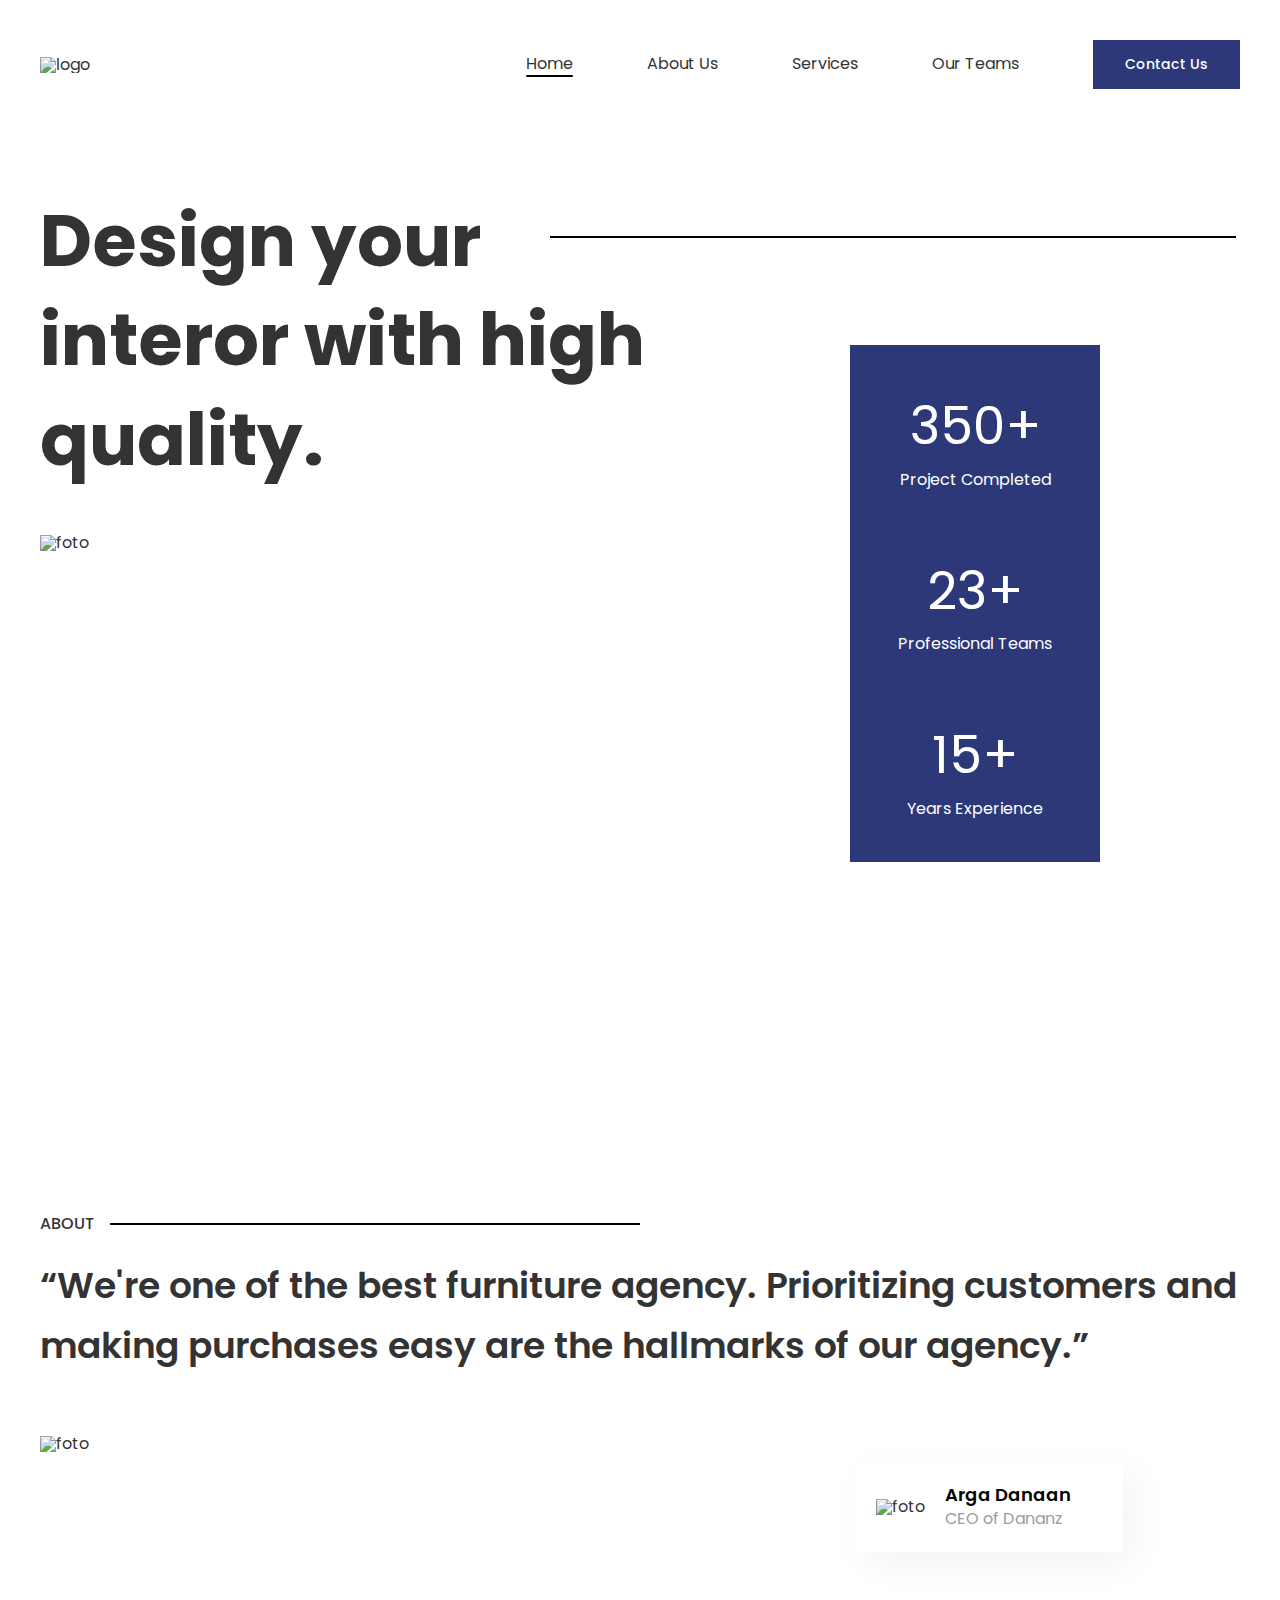
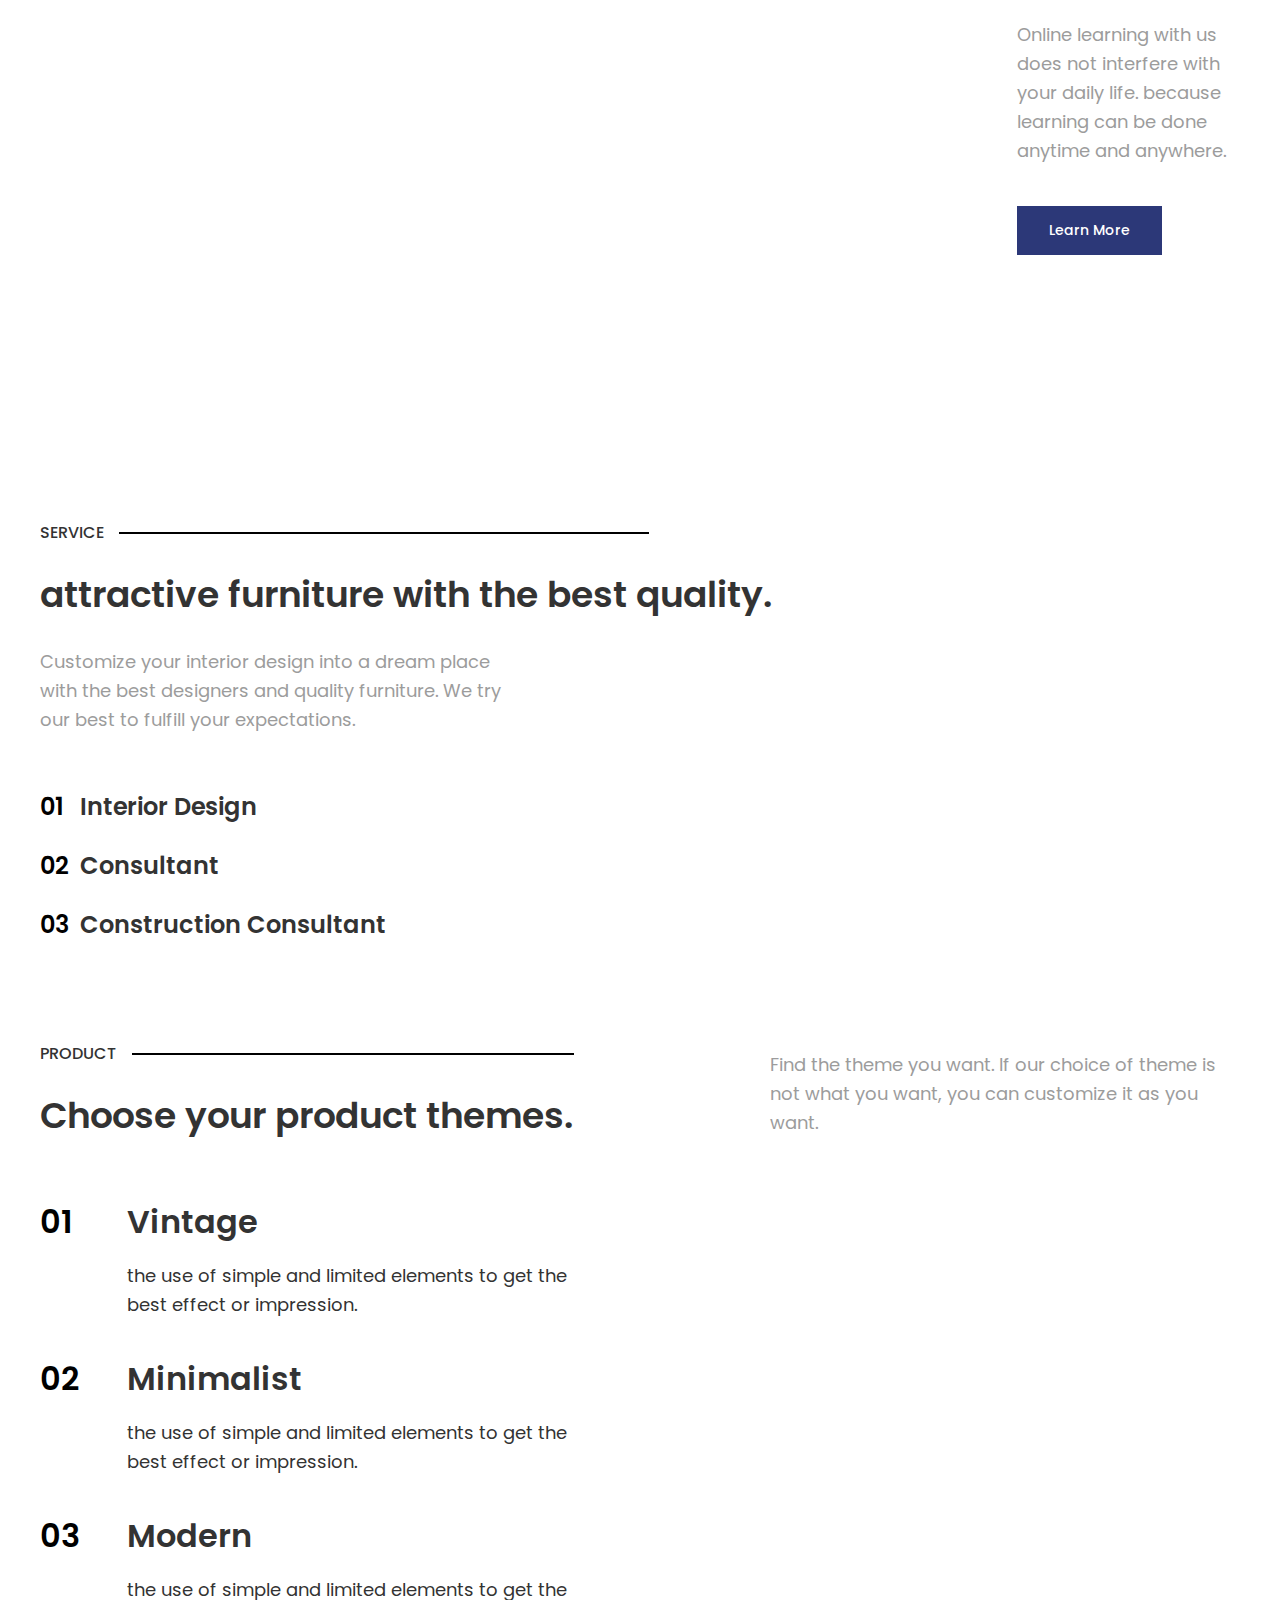
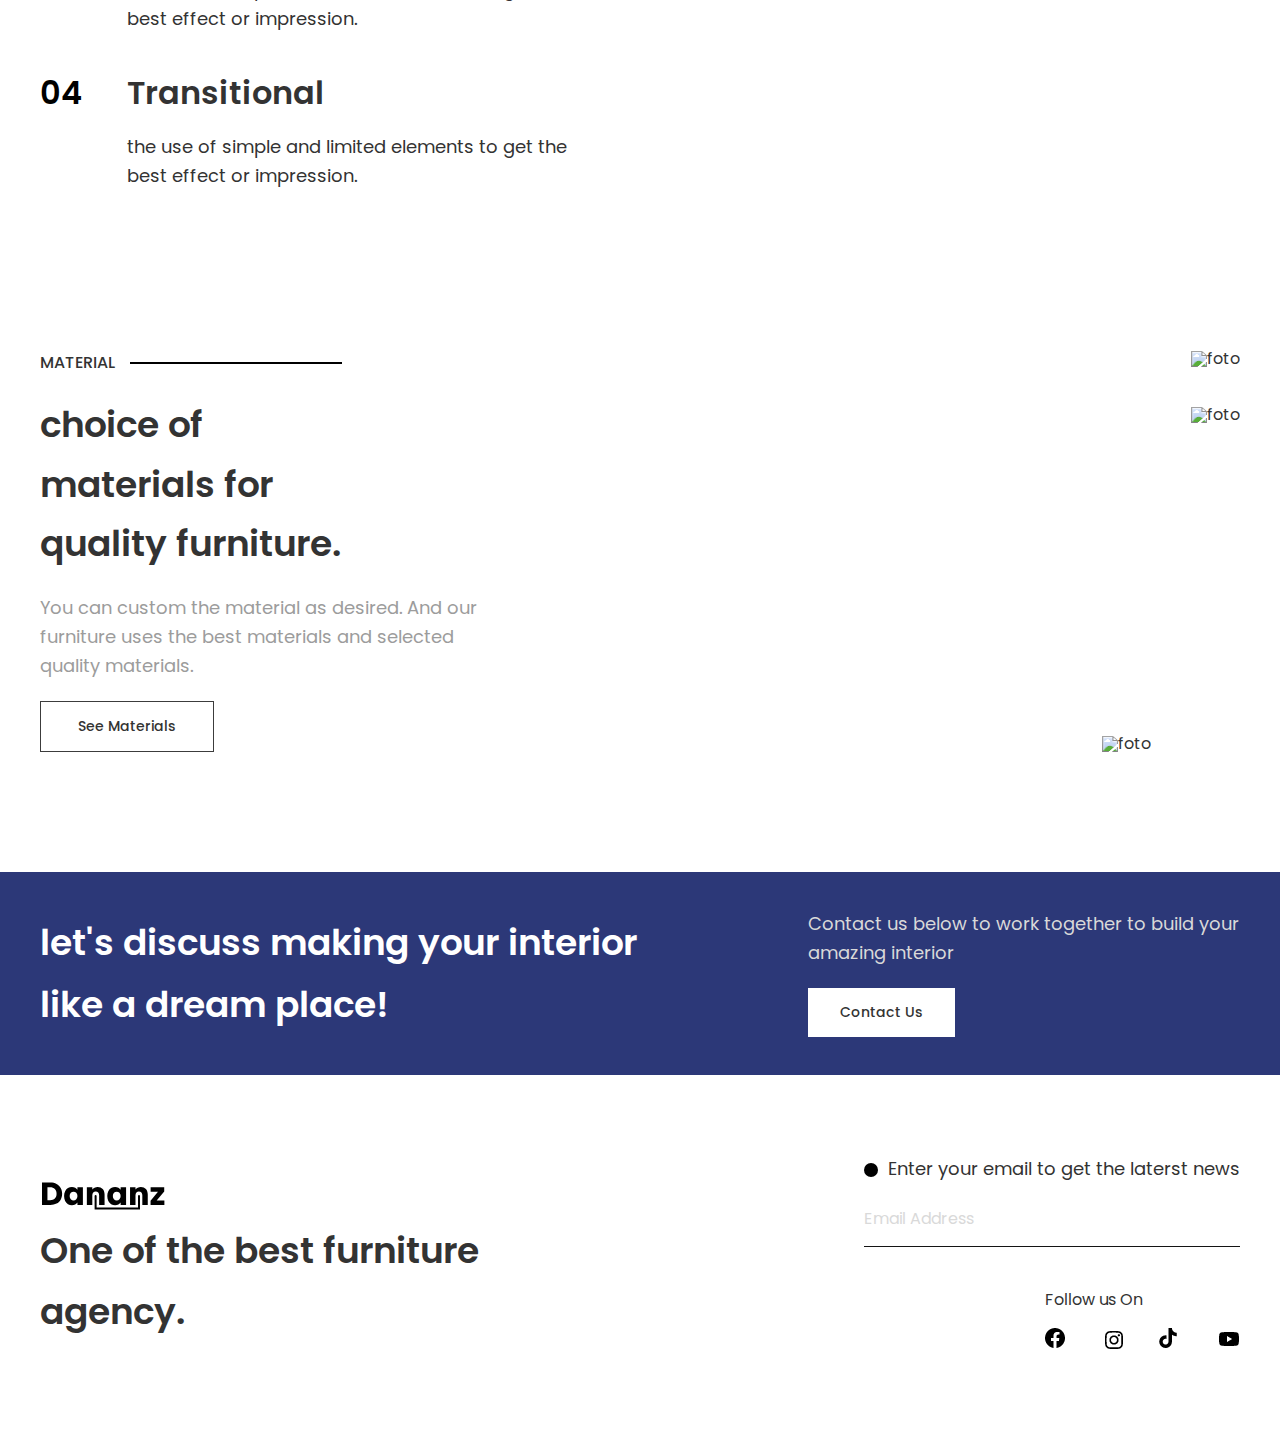
==== dananz/index.html @ 3bdcdc5e "Add files via upload" ====
<!DOCTYPE html>
<html lang="en">
	<head>
		<meta charset="UTF-8">
		<meta name="viewport" content="width=device-width, initial-scale=1.0">
		<link rel="stylesheet" href="css/style.css">
		<title>Lesson 21</title>
	</head>
	<body>

		<div class="wrapper">

			<header class="header">
				<div class="header__container">
					<div class="header__logo">
						<img src="/img/title.svg" alt="logo">
					</div>
					<div class="header__nav-search nav-search">
						<div class="nav-search__body">
						<ul class="nav-search__list">
							<li class="nav-search__item">
								<a href="#" class="nav-search__link active">Home</a>
							</li>
							<li class="nav-search__item">
								<a href="#" class="nav-search__link">About Us</a>
							</li>
							<li class="nav-search__item">
								<a href="#" class="nav-search__link">Services</a>
							</li>
							<li class="nav-search__item">
								<a href="#" class="nav-search__link">Our Teams</a>
							</li>
						</ul>
					</div>
						<a href="#" class="nav-search__contact">Contact Us</a>
					</div>

					<button class="menu-icon">
						<span></span>
					</button>
				</div>

			</header>




			<main class="main">

				<div class="main__container">

				<div class="main__block-design block-design">
					<div class="block-design__top">
						<h1 class="block-design__title">Design your interor with high quality.</h1>
					</div>
					<div class="block-design__bottom">
						<div class="block-design__foto">
							<img src="/img/header-room.png" alt="foto">
						</div>
						<div class="block-design__statistics statistics-block">
						<div class="statistics-block__common">
							<div class="statistics-block__data">
								<p class="statistics-block__number">350+</p>
								<p class="statistics-block__about">Project Completed</p>
							</div>
							<div class="statistics-block__data">
								<p class="statistics-block__number">23+</p>
								<p class="statistics-block__about">Professional Teams</p>
							</div>
							<div class="statistics-block__data">
								<p class="statistics-block__number">15+</p>
								<p class="statistics-block__about">Years Experience</p>
						</div>
						</div>
						</div>
					</div>
				</div>

				<div class="main__furniture-agency furniture-agency">

					<article class="quote-block">
						<div class="quote-block__common">
							<div class="quote-block__select">ABOUT</div>
							<h2 class="quote-block__title">“We're one of the best furniture agency. Prioritizing customers and making purchases easy are the hallmarks of our agency.”</h2>
						</div>
					</article>

					<div class="furniture-agency__example example-agency">
						<div class="example-agency__foto">
							<a href="#" class="example-agency__link">
								<img src="/img/second-room.png" alt="foto">
							</a>
							
							<div class="example-agency__ceo ceo-agency">
								<div class="ceo-agency__foto">
									<img src="/img/arga.png" alt="foto">
								</div>
								<div class="ceo-agency__about">
									<p class="ceo-agency__name">Arga Danaan</p>
									<p class="ceo-agency__posistion">CEO of Dananz</p>
								</div>
							</div>
						</div>
						<div class="example-agency__body">
							<p class="example-agency__text">Online learning with us does not interfere with your daily life. because learning can be done anytime and anywhere.</p>
							<a href="#" class="example-agency__link-more">Learn More</a>
						</div>
					</div>
				</div>

				<div class="main__attractive-furniture attractive-furniture">

					<div class="attractive-furniture__above">
					<article class="quote-block">
						<div class="quote-block__common">
							<div class="quote-block__select">SERVICE</div>
							<h2 class="quote-block__title quote-block__title--flinch">attractive furniture with the best quality.</h2>
							<p class="quote-block__text">Customize your interior design into a dream place with the best designers and quality furniture. We try our best to fulfill your expectations.</p>
						</div>
					</article>

						<div class="attractive-furniture__about about-furniture">
							<ol class="about-furniture__list">
								<li class="about-furniture__item">
									<a href="#" class="about-furniture__link">Interior Design</a>
								</li>
								<li class="about-furniture__item">
									<a href="#" class="about-furniture__link">Consultant</a>
								</li>
								<li class="about-furniture__item">
									<a href="#" class="about-furniture__link">Construction Consultant</a>
								</li>
							</ol>
						</div>


					</div>

					<div class="attractive-furniture__below">
						<img src="/img/red-sofa.png" alt="sofa">
					</div>


				</div>

				<div class="main__product-themes product-themes">
					<article class="quote-block quote-block--flex-module">
						<div class="quote-block__common ">
							<div class="quote-block__select">PRODUCT</div>
							<h2 class="quote-block__title">Choose your product themes.</h2>
						</div>
						<p class="quote-block__text ">Find the theme you want. If our choice of theme is not what you want, you can customize it as you want.</p>
					</article>

					<div class="product-themes__about about-furniture">
						<ol class="about-furniture__list">
							<li class="about-furniture__item about-furniture__item--themes">
								<a href="#" class="about-furniture__link">Vintage</a>
								<p class="about-furniture__text">the use of simple and limited elements to get the best effect or impression.</p>
							</li>
							<li class="about-furniture__item about-furniture__item--themes">
								<a href="#" class="about-furniture__link">Minimalist</a>
								<p class="about-furniture__text">the use of simple and limited elements to get the best effect or impression.</p>
							</li>
							<li class="about-furniture__item about-furniture__item--themes">
								<a href="#" class="about-furniture__link">Modern</a>
								<p class="about-furniture__text">the use of simple and limited elements to get the best effect or impression.</p>
							</li>
							<li class="about-furniture__item about-furniture__item--themes">
								<a href="#" class="about-furniture__link">Transitional</a>
								<p class="about-furniture__text">the use of simple and limited elements to get the best effect or impression.</p>
							</li>
						
						</ol>
					</div>

				</div>

				<div class="main__choise-material choise-material">
					<article class="quote-block quote-block--flex-module quote-block--flex-column">
						<div class="quote-block__common quote-block__common--flex">
							<div class="quote-block__select">MATERIAL</div>
							<h2 class="quote-block__title">choice of <br> materials for <br> quality furniture.</h2>
						</div>
						<p class="quote-block__text quote-block__text--flex">You can custom the material as desired. And our furniture uses the best materials and selected quality materials.</p>
						<a href="#" class="quote-block__materials">See Materials</a>
					</article>

					<div class="choise-material__fotos fotos-materials">
						<div class="fotos-materials__left">
							<img src="/img/cards_1.png" alt="foto">
						</div>
						<div class="fotos-materials__right right-materials">
							<div class="right-materials__above">
								<img src="/img/cards_2.png" alt="foto">
							</div>
							<div class="right-materials__below">
								<img src="/img/cards_3.png" alt="foto">
							</div>
						</div>

					</div>


				</div>


				
				</div>

				<div class="main__dream-place dream-place">
					<div class="dream-place__container">
					<h2 class="dream-place__title">let's discuss making your interior like a dream place!</h2>
					<div class="dream-place__contact">
						<p class="dream-place__text">Contact us below to work together to build your amazing interior</p>
						<button class="dream-place__button">Contact Us</button>
					</div>
					</div>
				</div>

				


			</main>
			<footer class="footer">

				<div class="footer__container">

					<div class="footer__one-best one-best">
							<div class="one-best__slogan">
								<div class="one-best__logo">
									<img src="img/title.svg" alt="foto">
								</div>
								<h2 class="one-best__title">One of the best furniture agency.</h2>
							</div>
							<div class="one-best__contacts">
								<form action="https://jsonplaceholder.typicode.com/posts" method="post" class="one-best__email">
									<div class="one-best__line">
										<label class="one-best__label" for="email-01">Enter  your email to get the laterst news </label>
										<input required="" class="one-best__input" id="email-01" autocomplete="off" placeholder="Email Address" name="mail" type="email">
									</div>
								</form>
								<div class="one-best__socials">
									<div class="one-best__common">
										<h4 class="one-best__follow">Follow us On</h4>
										<div class="one-best__icons">
											<a class="one-best__fb" href="#"></a>
											<a class="one-best__inst" href="#"></a>
											<a class="one-best__twit" href="#"></a>
											<a class="one-best__youtube" href="#"></a>
										</div>
									</div>
								
								</div>
	
							</div>
						
						
					</div>

				</div>




			</footer>
	<script src="js/script.js"></script>



		</div>
	</body>
</html>
---- dananz/css/style.css ----
@import url(https://fonts.googleapis.com/css?family=Poppins:regular,600,500,700&display=swap);
*,
*::before,
*::after {
  padding: 0;
  margin: 0;
  border: 0;
  -webkit-box-sizing: border-box;
          box-sizing: border-box;
}

a {
  text-decoration: none;
  color: inherit;
}

li {
  list-style: none;
}

img {
  vertical-align: top;
}

h1,
h2,
h3,
h4,
h5,
h6 {
  font-weight: inherit;
  font-size: inherit;
}

html,
body {
  height: 100%;
  line-height: 1;
}

textarea,
button,
input {
  font-weight: inherit;
  font-size: inherit;
  color: inherit;
  font-family: inherit;
}

button {
  cursor: pointer;
  background-color: inherit;
}

.quote-block {
  margin-bottom: 3.75rem;
}
.quote-block__common--flex {
  max-width: 100%;
}
.quote-block__select {
  margin-bottom: 1.25rem;
  font-weight: 500;
  line-height: 150%; /* 24/16 */
  display: -webkit-box;
  display: -ms-flexbox;
  display: flex;
  -webkit-box-align: center;
      -ms-flex-align: center;
          align-items: center;
  gap: 0.9375rem;
}
.quote-block__select::after {
  content: "";
  height: 0.125rem;
  background-color: rgb(0, 0, 0);
  -webkit-box-flex: 0;
      -ms-flex: 0 1 33.125rem;
          flex: 0 1 33.125rem;
}
.quote-block__title {
  font-weight: 600;
  font-size: 2.25rem;
  line-height: 166.666667%; /* 60/36 */
}
@media (max-width: 30em) {
  .quote-block__title {
    font-size: 1.5rem;
  }
}
.quote-block__title--flinch {
  margin-bottom: 1.5rem;
}
.quote-block__text {
  color: rgb(156, 156, 156);
  font-size: 1.125rem;
  line-height: 161.111111%; /* 29/18 */
  max-width: 29.375rem;
}
.quote-block__materials {
  display: inline-block;
  padding: 0.875rem 2.3125rem;
  border: 1px solid rgb(60, 60, 60);
  font-weight: 500;
  line-height: 150%; /* 21/14 */
  font-size: 0.875rem;
  -webkit-transition: all 0.3s;
  -o-transition: all 0.3s;
  transition: all 0.3s;
}
.quote-block__materials:hover {
  background-color: rgb(44, 56, 120);
  color: white;
  -webkit-transition: all 0.3s;
  -o-transition: all 0.3s;
  transition: all 0.3s;
}
.quote-block--flex-module {
  display: -webkit-box;
  display: -ms-flexbox;
  display: flex;
  -ms-flex-wrap: wrap;
      flex-wrap: wrap;
  -webkit-box-pack: justify;
      -ms-flex-pack: justify;
          justify-content: space-between;
  -webkit-box-align: center;
      -ms-flex-align: center;
          align-items: center;
  gap: 1.25rem;
}
.quote-block--flex-column {
  display: -webkit-box;
  display: -ms-flexbox;
  display: flex;
  -webkit-box-orient: vertical;
  -webkit-box-direction: normal;
      -ms-flex-direction: column;
          flex-direction: column;
  gap: 1.25rem;
  -webkit-box-align: start;
      -ms-flex-align: start;
          align-items: flex-start;
  -webkit-box-pack: start;
      -ms-flex-pack: start;
          justify-content: flex-start;
  margin-bottom: 0px;
}

.wrapper {
  overflow: hidden;
  min-height: 100%;
  position: relative;
  display: -webkit-box;
  display: -ms-flexbox;
  display: flex;
  -webkit-box-orient: vertical;
  -webkit-box-direction: normal;
      -ms-flex-direction: column;
          flex-direction: column;
}

.wrapper > main {
  -webkit-box-flex: 1;
      -ms-flex-positive: 1;
          flex-grow: 1;
}

[class*=__container] {
  margin: 0 auto;
  max-width: 76.875rem;
  padding: 0 0.9375rem;
}

body {
  font-family: "Poppins", sans-serif;
  font-weight: 400;
  color: rgb(51, 51, 51);
}

.header {
  padding-top: 2.5rem;
  padding-bottom: 2.5rem;
  position: fixed;
  z-index: 2;
  background-color: #fff;
  width: 100%;
  left: 0;
  top: 0;
}
@media (max-width: 56em) {
  .header {
    padding-top: 1.25rem;
    padding-bottom: 1.25rem;
  }
}
.header__container {
  -webkit-box-flex: 1;
      -ms-flex: 1 1 auto;
          flex: 1 1 auto;
  display: -webkit-box;
  display: -ms-flexbox;
  display: flex;
  -webkit-box-pack: justify;
      -ms-flex-pack: justify;
          justify-content: space-between;
  -webkit-box-align: center;
      -ms-flex-align: center;
          align-items: center;
  gap: 1.875rem;
}
.header__logo {
  -webkit-box-flex: 1;
      -ms-flex: 1 0 auto;
          flex: 1 0 auto;
  position: relative;
  z-index: 5;
}
.header__logo img {
  max-width: 100%;
}
.nav-search {
  display: -webkit-box;
  display: -ms-flexbox;
  display: flex;
  gap: 4.625rem;
  -webkit-box-align: center;
      -ms-flex-align: center;
          align-items: center;
}
@media (max-width: 47.99875em) {
  .nav-search {
    gap: 0.9375rem;
  }
}
.nav-search__list {
  display: -webkit-box;
  display: -ms-flexbox;
  display: flex;
  -webkit-column-gap: 4.625rem;
     -moz-column-gap: 4.625rem;
          column-gap: 4.625rem;
  -ms-flex-wrap: wrap;
      flex-wrap: wrap;
}
@media (max-width: 56em) {
  .nav-search__list {
    -webkit-column-gap: 1.875rem;
       -moz-column-gap: 1.875rem;
            column-gap: 1.875rem;
  }
}
@media (max-width: 47.99875em) {
  .nav-search__list {
    row-gap: 0.625rem;
  }
}
.nav-search__link {
  line-height: 156.25%; /* 25/16 */
  position: relative;
  display: inline-block;
}
.nav-search__link::after {
  content: "";
  position: absolute;
  bottom: 0px;
  left: 50%;
  height: 2px;
  width: 0;
  -webkit-transition: width 0.3s, left 0.3s;
  -o-transition: width 0.3s, left 0.3s;
  transition: width 0.3s, left 0.3s;
  border-radius: 2px;
  background-color: black;
}
.nav-search__contact {
  display: inline-block;
  padding: 0.875rem 2rem;
  background-color: rgb(44, 56, 120);
  color: rgb(255, 255, 255);
  font-size: 0.875rem;
  font-weight: 500;
  line-height: 150%; /* 21/14 */
  -webkit-transition: all 0.3s;
  -o-transition: all 0.3s;
  transition: all 0.3s;
  position: relative;
  z-index: 5;
}
@media (max-width: 24.875em) {
  .nav-search__contact {
    font-weight: 400;
    padding: 0.625rem 0.9375rem;
  }
}
.nav-search__contact:hover {
  background-color: #fff;
  color: black;
  outline: 1px solid black;
  -webkit-transition: all 0.3s;
  -o-transition: all 0.3s;
  transition: all 0.3s;
}
.nav-search__item:hover .nav-search__link::after, .nav-search .active::after {
  width: 100%;
  left: 0;
}

.menu-icon {
  display: none;
}

@media (max-width: 44.375em) {
  .header__container {
    min-height: 3.125rem;
  }
  .menu-icon {
    display: block;
    -webkit-box-flex: 0;
        -ms-flex: 0 0 40px;
            flex: 0 0 40px;
    height: 25px;
    position: relative;
  }
  .menu-icon::before,
  .menu-icon::after,
  .menu-icon span {
    content: "";
    position: absolute;
    height: 2px;
    left: 0;
    width: 100%;
    background-color: black;
    -webkit-transition: all 0.3s;
    -o-transition: all 0.3s;
    transition: all 0.3s;
  }
  .menu-icon::before {
    top: 0;
  }
  .menu-icon::after {
    bottom: 0;
  }
  .menu-icon span {
    top: 50%;
    margin-top: -0.5px;
  }
  .nav-search__body {
    position: fixed;
    width: 100%;
    height: 100%;
    top: 0;
    left: -100%;
    overflow: auto;
    background-color: white;
    padding: 115px 15px 20px 15px;
    -webkit-transition: left 0.3s;
    -o-transition: left 0.3s;
    transition: left 0.3s;
  }
  .nav-search__body::before {
    content: "";
    height: 5.625rem;
    width: 100%;
    position: fixed;
    top: 0;
    left: -100%;
    background-color: #EAEBF2;
    z-index: 1;
    -webkit-transition: left 0.3s;
    -o-transition: left 0.3s;
    transition: left 0.3s;
  }
  .menu-open .nav-search__body,
  .menu-open .nav-search__body::before {
    left: 0;
  }
  .nav-search__list {
    -webkit-box-orient: vertical;
    -webkit-box-direction: normal;
        -ms-flex-direction: column;
            flex-direction: column;
    row-gap: 25px;
  }
  .nav-search__link {
    font-size: 30px;
    color: black;
  }
}
.main__container > *:not(:last-child) {
  margin-bottom: 10rem;
}
@media (max-width: 48em) {
  .main__container > *:not(:last-child) {
    margin-bottom: 5rem;
  }
}
.main__block-design {
  padding-top: 11.9375rem;
}
@media (max-width: 67.625em) {
  .main__block-design {
    padding-top: 7.5rem;
  }
}

.block-design__top {
  max-width: 42.5rem;
  position: relative;
  margin-bottom: 2.875rem;
}
.block-design__top::after {
  content: "";
  height: 0.125rem;
  top: 15%;
  left: 75%;
  position: absolute;
  width: 42.875rem;
  background-color: rgb(0, 0, 0);
}
@media (max-width: 67.625em) {
  .block-design__top::after {
    display: none;
  }
}
.block-design__title {
  font-weight: 700;
  font-size: 4.5rem;
  line-height: 138.888889%; /* 100/72 */
}
@media (max-width: 67.625em) {
  .block-design__title {
    font-size: 3rem;
  }
}
.block-design__bottom {
  display: -webkit-box;
  display: -ms-flexbox;
  display: flex;
}
@media (max-width: 67.625em) {
  .block-design__bottom {
    gap: 1.875rem;
  }
}
@media (max-width: 59.25em) {
  .block-design__bottom {
    -webkit-box-orient: vertical;
    -webkit-box-direction: normal;
        -ms-flex-direction: column;
            flex-direction: column;
  }
}
.block-design__foto {
  position: relative;
  padding-bottom: 42.75%;
  -webkit-box-flex: 0;
      -ms-flex: 0 0 100%;
          flex: 0 0 100%;
}
.block-design__foto img {
  position: absolute;
  top: 0;
  left: 0;
  -o-object-fit: cover;
     object-fit: cover;
  width: 100%;
  height: 100%;
}
@media (max-width: 67.625em) {
  .block-design__foto {
    -webkit-box-flex: 0;
        -ms-flex: 0 0 70%;
            flex: 0 0 70%;
  }
}
.statistics-block {
  -webkit-transform: translate(-390px, -190px);
      -ms-transform: translate(-390px, -190px);
          transform: translate(-390px, -190px);
  max-width: 15.75rem;
  -webkit-box-flex: 0;
      -ms-flex: 0 0 auto;
          flex: 0 0 auto;
}
@media (max-width: 67.625em) {
  .statistics-block {
    -webkit-transform: translate(0, 0);
        -ms-transform: translate(0, 0);
            transform: translate(0, 0);
  }
}
@media (max-width: 59.25em) {
  .statistics-block {
    max-width: 100%;
  }
}
.statistics-block__common {
  display: -webkit-box;
  display: -ms-flexbox;
  display: flex;
  -webkit-box-orient: vertical;
  -webkit-box-direction: normal;
      -ms-flex-direction: column;
          flex-direction: column;
  gap: 3.5625rem;
  background-color: rgb(44, 56, 120);
  color: rgb(255, 255, 255);
  padding: 2.5rem 3rem;
}
@media (max-width: 59.25em) {
  .statistics-block__common {
    -webkit-box-orient: horizontal;
    -webkit-box-direction: normal;
        -ms-flex-direction: row;
            flex-direction: row;
    -webkit-box-pack: center;
        -ms-flex-pack: center;
            justify-content: center;
  }
}
@media (max-width: 30.25em) {
  .statistics-block__common {
    -webkit-box-orient: vertical;
    -webkit-box-direction: normal;
        -ms-flex-direction: column;
            flex-direction: column;
  }
}
.statistics-block__data {
  text-align: center;
}
.statistics-block__number {
  font-size: 3.25rem;
  line-height: 159.615385%; /* 83/52 */
}
.statistics-block__about {
  line-height: 156.25%; /* 25/16 */
}

.example-agency {
  display: -webkit-box;
  display: -ms-flexbox;
  display: flex;
  -webkit-box-align: center;
      -ms-flex-align: center;
          align-items: center;
}
@media (max-width: 50.625em) {
  .example-agency {
    -ms-flex-wrap: wrap;
        flex-wrap: wrap;
  }
}
.example-agency__foto {
  -webkit-box-flex: 1;
      -ms-flex: 1 1 73.583333%;
          flex: 1 1 73.583333%;
  position: relative;
}
.example-agency__link {
  display: block;
  padding-bottom: 59.456399%; /* 525/883 */
}
.example-agency__link img {
  position: absolute;
  top: 0;
  left: 0;
  width: 100%;
  height: 100%;
  -o-object-fit: cover;
     object-fit: cover;
}
.example-agency__ceo {
  position: absolute;
  top: 1.6875rem;
  right: -12.5rem;
  display: -webkit-box;
  display: -ms-flexbox;
  display: flex;
  gap: 1.25rem;
  -webkit-box-align: center;
      -ms-flex-align: center;
          align-items: center;
  background-color: #fff;
  padding: 1.25rem;
  padding-right: 3.25rem;
  -webkit-box-shadow: 10px 10px 40px rgba(0, 0, 0, 0.05);
          box-shadow: 10px 10px 40px rgba(0, 0, 0, 0.05);
  max-width: 17.25rem;
}
@media (max-width: 67.75em) {
  .example-agency__ceo {
    top: 0.625rem;
    left: 0.625rem;
  }
}
@media (max-width: 29.5em) {
  .example-agency__ceo {
    padding: 0.625rem;
    padding-right: 3.25rem;
  }
}
.example-agency__body {
  -webkit-box-flex: 0;
      -ms-flex: 0 1 26.4166666667%;
          flex: 0 1 26.4166666667%;
  padding-left: 5.875rem;
}
@media (max-width: 67.75em) {
  .example-agency__body {
    padding-left: 1.25rem;
  }
}
@media (max-width: 50.625em) {
  .example-agency__body {
    -ms-flex-preferred-size: auto;
        flex-basis: auto;
  }
}
.example-agency__text {
  color: rgb(156, 156, 156);
  font-size: 1.125rem;
  line-height: 161.111111%; /* 29/18 */
}
.example-agency__text:not(:last-child) {
  margin-bottom: 2.5rem;
  padding-top: 5rem;
}
@media (max-width: 50.625em) {
  .example-agency__text:not(:last-child) {
    margin-bottom: 1.25rem;
    padding-top: 2.5rem;
  }
}
.example-agency__link-more {
  display: inline-block;
  background-color: rgb(44, 56, 120);
  color: rgb(255, 255, 255);
  padding: 0.875rem 2rem;
  font-weight: 500;
  font-size: 0.875rem;
  line-height: 150%; /* 21/14 */
  -webkit-transition: color 0.3s;
  -o-transition: color 0.3s;
  transition: color 0.3s;
}
.example-agency__link-more:hover {
  background-color: #fff;
  color: black;
  outline: 1px solid black;
  -webkit-transition: all 0.3s;
  -o-transition: all 0.3s;
  transition: all 0.3s;
}

.ceo-agency__name {
  font-weight: 600;
  color: rgb(0, 0, 0);
  font-size: 1.125rem;
  line-height: 138.888889%; /* 25/18 */
}
.ceo-agency__posistion {
  color: rgb(156, 156, 156);
  font-size: 18;
  line-height: 155.555556%; /* 28/18 */
}

.attractive-furniture__above {
  max-width: 55.1875rem;
  background-color: white;
  padding-bottom: 40px;
}

.about-furniture__list {
  counter-reset: ol-numbers;
}
.about-furniture__item {
  position: relative;
  padding-left: 2.5rem;
  font-weight: 600;
  font-size: 1.5rem;
}
.about-furniture__item:not(:last-child) {
  margin-bottom: 2.1875rem;
}
.about-furniture__item::before {
  counter-increment: ol-numbers;
  content: "0" counter(ol-numbers);
  position: absolute;
  left: 0;
  top: 0;
  width: 40px;
  color: black;
}
.about-furniture__item::after {
  content: "";
  position: absolute;
  right: 2.5rem;
  top: 0;
  width: 2rem;
  height: 2rem;
  background: url("/img/arrow-right.svg");
}
.about-furniture__item--themes {
  padding-left: 5.4375rem;
  font-size: 2rem;
}
.about-furniture__item--themes:not(:last-child) {
  margin-bottom: 2.6875rem;
}
.about-furniture__text {
  font-weight: 400;
  color: rgb(51, 51, 51);
  font-size: 1.125rem;
  max-width: 28.75rem;
  line-height: 161.111111%; /* 29/18 */
  padding-top: 1.5rem;
}
@media (max-width: 30em) {
  .about-furniture__text {
    display: none;
  }
}
.about-furniture__link {
  -webkit-transition: color 0.3s;
  -o-transition: color 0.3s;
  transition: color 0.3s;
}
.about-furniture__link:hover {
  text-decoration: underline;
  -webkit-transition: color 0.3s;
  -o-transition: color 0.3s;
  transition: color 0.3s;
}

.attractive-furniture__below {
  padding-left: 6.25rem;
  position: relative;
  margin-top: -6.9375rem;
  z-index: -1;
}
.attractive-furniture__below img {
  max-width: 100%;
}
@media (max-width: 67em) {
  .attractive-furniture__below {
    padding-left: 0;
    margin-top: 0;
  }
}

.main__choise-material {
  margin-bottom: 7.5rem;
}
@media (max-width: 30em) {
  .main__choise-material {
    margin-bottom: 3.75rem;
  }
}

.choise-material {
  display: -webkit-box;
  display: -ms-flexbox;
  display: flex;
  -webkit-box-pack: justify;
      -ms-flex-pack: justify;
          justify-content: space-between;
  gap: 1.25rem;
}
@media (max-width: 58.75em) {
  .choise-material {
    -ms-flex-wrap: wrap;
        flex-wrap: wrap;
  }
}

.choise-material__fotos {
  display: -webkit-box;
  display: -ms-flexbox;
  display: flex;
  gap: 2.5rem;
}
@media (max-width: 64em) {
  .choise-material__fotos {
    gap: 1.25rem;
  }
}

.fotos-materials__left {
  -ms-flex-item-align: self-end;
      align-self: self-end;
}
.fotos-materials__left img {
  max-width: 100%;
}
.fotos-materials__right {
  display: -webkit-box;
  display: -ms-flexbox;
  display: flex;
  -webkit-box-orient: vertical;
  -webkit-box-direction: normal;
      -ms-flex-direction: column;
          flex-direction: column;
  gap: 2.5rem;
}
@media (max-width: 64em) {
  .fotos-materials__right {
    gap: 1.25rem;
  }
}

.right-materials__above img {
  max-width: 100%;
}
.right-materials__below img {
  max-width: 100%;
}

.main__dream-place {
  background-color: rgb(44, 56, 120);
  padding: 2.375rem 0;
}

.dream-place__container {
  display: -webkit-box;
  display: -ms-flexbox;
  display: flex;
  -webkit-box-pack: justify;
      -ms-flex-pack: justify;
          justify-content: space-between;
  -webkit-box-align: center;
      -ms-flex-align: center;
          align-items: center;
  gap: 1.25rem;
}
@media (max-width: 47.75em) {
  .dream-place__container {
    -ms-flex-wrap: wrap;
        flex-wrap: wrap;
  }
}
.dream-place__title {
  font-weight: 600;
  font-size: 2.25rem;
  line-height: 172.222222%; /* 62/36 */
  color: rgb(255, 255, 255);
  -webkit-box-flex: 0;
      -ms-flex: 0 1 38.3125rem;
          flex: 0 1 38.3125rem;
}
@media (max-width: 47.75em) {
  .dream-place__title {
    -webkit-box-flex: 0;
        -ms-flex: 0 1 auto;
            flex: 0 1 auto;
  }
}
@media (max-width: 29.25em) {
  .dream-place__title {
    font-size: 1.5rem;
  }
}
.dream-place__contact {
  -webkit-box-flex: 0;
      -ms-flex: 0 1 27rem;
          flex: 0 1 27rem;
}
.dream-place__contact > *:not(:last-child) {
  margin-bottom: 1.25rem;
}
.dream-place__text {
  font-size: 1.125rem;
  line-height: 161.111111%; /* 29/18 */
  color: rgb(217, 217, 217);
}
.dream-place__button {
  padding: 0.875rem 2rem;
  background-color: rgb(255, 255, 255);
  font-size: 0.875rem;
  font-weight: 500;
  line-height: 150%; /* 21/14 */
}
.dream-place__button:hover {
  background-color: rgb(44, 56, 120);
  color: white;
  -webkit-transition: all 0.3s;
  -o-transition: all 0.3s;
  transition: all 0.3s;
  outline: 1px solid white;
}

.footer {
  padding: 5rem 0;
}
.footer__one-best {
  display: -webkit-box;
  display: -ms-flexbox;
  display: flex;
  -webkit-box-pack: justify;
      -ms-flex-pack: justify;
          justify-content: space-between;
  -webkit-box-align: center;
      -ms-flex-align: center;
          align-items: center;
  gap: 1.25rem;
}
@media (max-width: 47.75em) {
  .footer__one-best {
    -ms-flex-wrap: wrap;
        flex-wrap: wrap;
  }
}

.one-best__slogan {
  -webkit-box-flex: 0;
      -ms-flex: 0 1 30.0625rem;
          flex: 0 1 30.0625rem;
}
@media (max-width: 47.75em) {
  .one-best__slogan {
    -webkit-box-flex: 1;
        -ms-flex: 1 1 auto;
            flex: 1 1 auto;
  }
}
.one-best__title {
  font-weight: 600;
  font-size: 2.25rem;
  line-height: 169.444444%; /* 61/36 */
}
@media (max-width: 47.75em) {
  .one-best__title {
    font-size: 1.875rem;
  }
}
@media (max-width: 47.75em) {
  .one-best__contacts {
    -webkit-box-flex: 1;
        -ms-flex: 1 1 auto;
            flex: 1 1 auto;
  }
}
.one-best__email:not(:last-child) {
  margin-bottom: 2.5rem;
}
.one-best__line {
  display: -webkit-box;
  display: -ms-flexbox;
  display: flex;
  -webkit-box-orient: vertical;
  -webkit-box-direction: normal;
      -ms-flex-direction: column;
          flex-direction: column;
  gap: 0.6875rem;
}
.one-best__label {
  font-size: 1.125rem;
  line-height: 161.111111%; /* 29/18 */
  -webkit-box-flex: 1;
      -ms-flex: 1 1 auto;
          flex: 1 1 auto;
}
.one-best__label:before {
  content: "";
  display: inline-block;
  vertical-align: middle;
  width: 0.875rem;
  height: 0.875rem;
  border-radius: 50%;
  margin-right: 0.625rem;
  background-color: black;
}
.one-best__input {
  border-bottom: 1px solid rgb(20, 20, 20);
  padding-bottom: 0.9375rem;
  padding-top: 0.6875rem;
}
.one-best__input::-webkit-input-placeholder {
  color: rgb(217, 217, 217);
}
.one-best__input::-moz-placeholder {
  color: rgb(217, 217, 217);
}
.one-best__input:-ms-input-placeholder {
  color: rgb(217, 217, 217);
}
.one-best__input::-ms-input-placeholder {
  color: rgb(217, 217, 217);
}
.one-best__input::placeholder {
  color: rgb(217, 217, 217);
}
.one-best__socials {
  text-align: end;
}
@media (max-width: 47.75em) {
  .one-best__socials {
    text-align: left;
  }
}
.one-best__follow {
  line-height: 162.5%; /* 26/16 */
}
.one-best__follow:not(:last-child) {
  margin-bottom: 0.9375rem;
}
.one-best__icons {
  display: -webkit-box;
  display: -ms-flexbox;
  display: flex;
  -webkit-box-pack: end;
      -ms-flex-pack: end;
          justify-content: flex-end;
  -webkit-box-align: center;
      -ms-flex-align: center;
          align-items: center;
  gap: 2.0625rem;
}
.one-best__icons a {
  background-image: url("../img/css_sprites.png");
  background-repeat: no-repeat;
  height: 24px;
  width: 24px;
  display: inline-block;
  text-align: center;
  -webkit-transition: all 0.3s;
  -o-transition: all 0.3s;
  transition: all 0.3s;
}
.one-best__icons a:hover {
  -webkit-transform: scale(1.2);
      -ms-transform: scale(1.2);
          transform: scale(1.2);
  -webkit-transition: all 0.3s;
  -o-transition: all 0.3s;
  transition: all 0.3s;
}
@media (max-width: 47.75em) {
  .one-best__icons a {
    -webkit-transform: scale(1.2);
        -ms-transform: scale(1.2);
            transform: scale(1.2);
  }
}
.one-best__fb {
  background-position: -48px -10px;
}
.one-best__inst {
  background-position: -128px -10px;
}
.one-best__twit {
  background-position: -10px -10px;
}
.one-best__youtube {
  background-position: -85px -7px;
}
.one-best__common {
  display: inline-block;
  text-align: left;
}
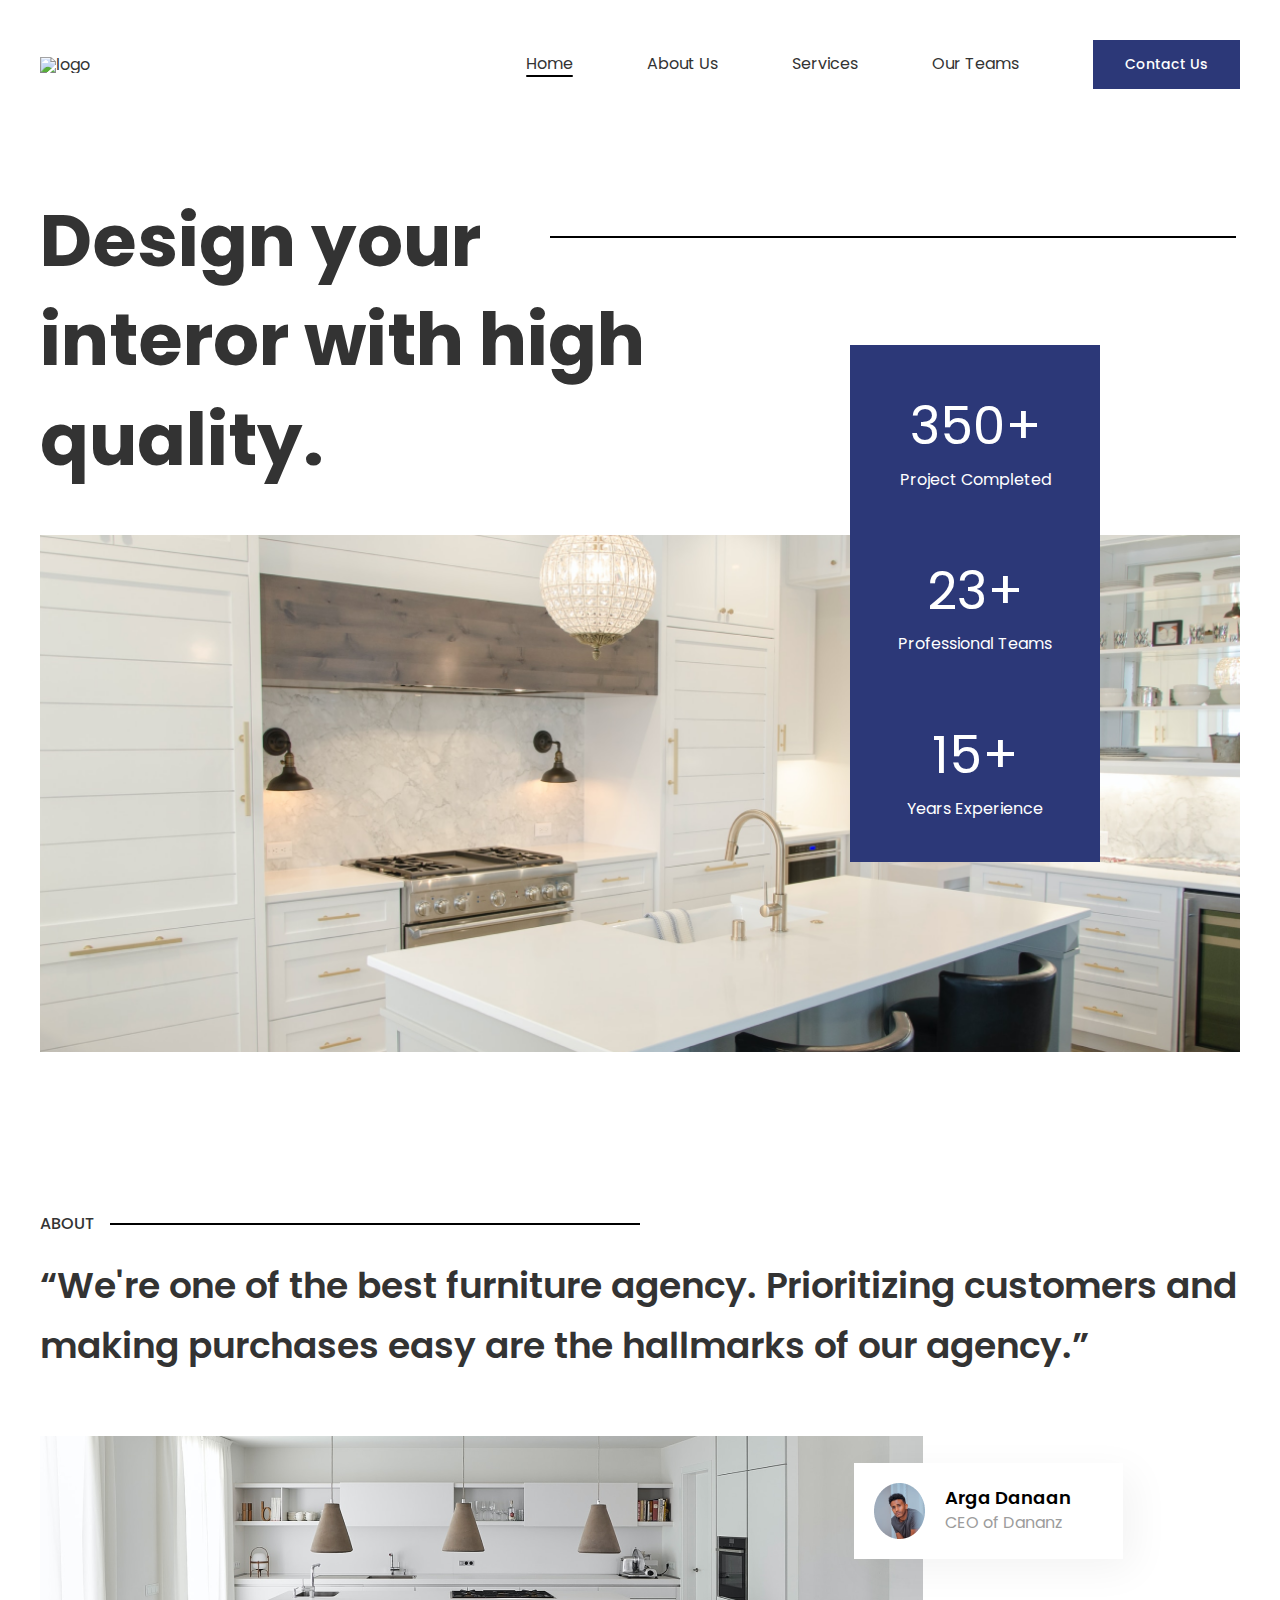
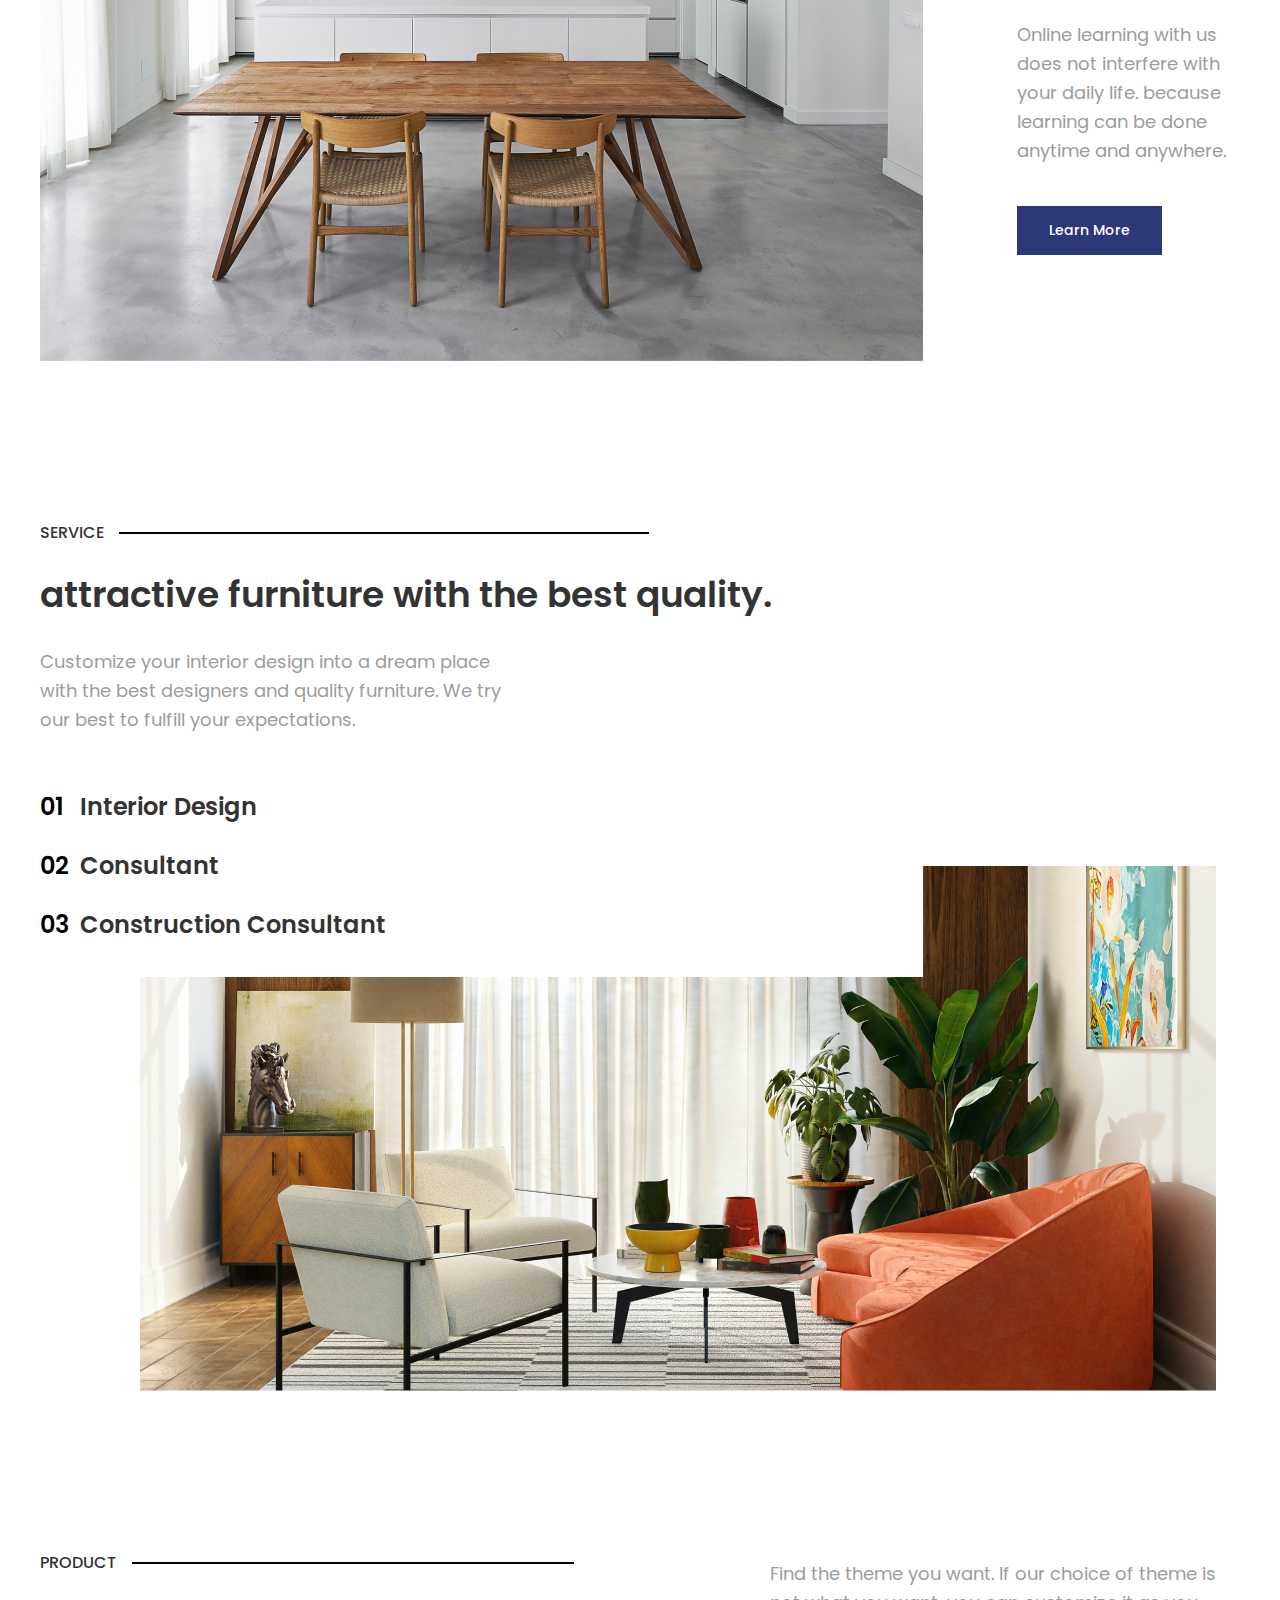
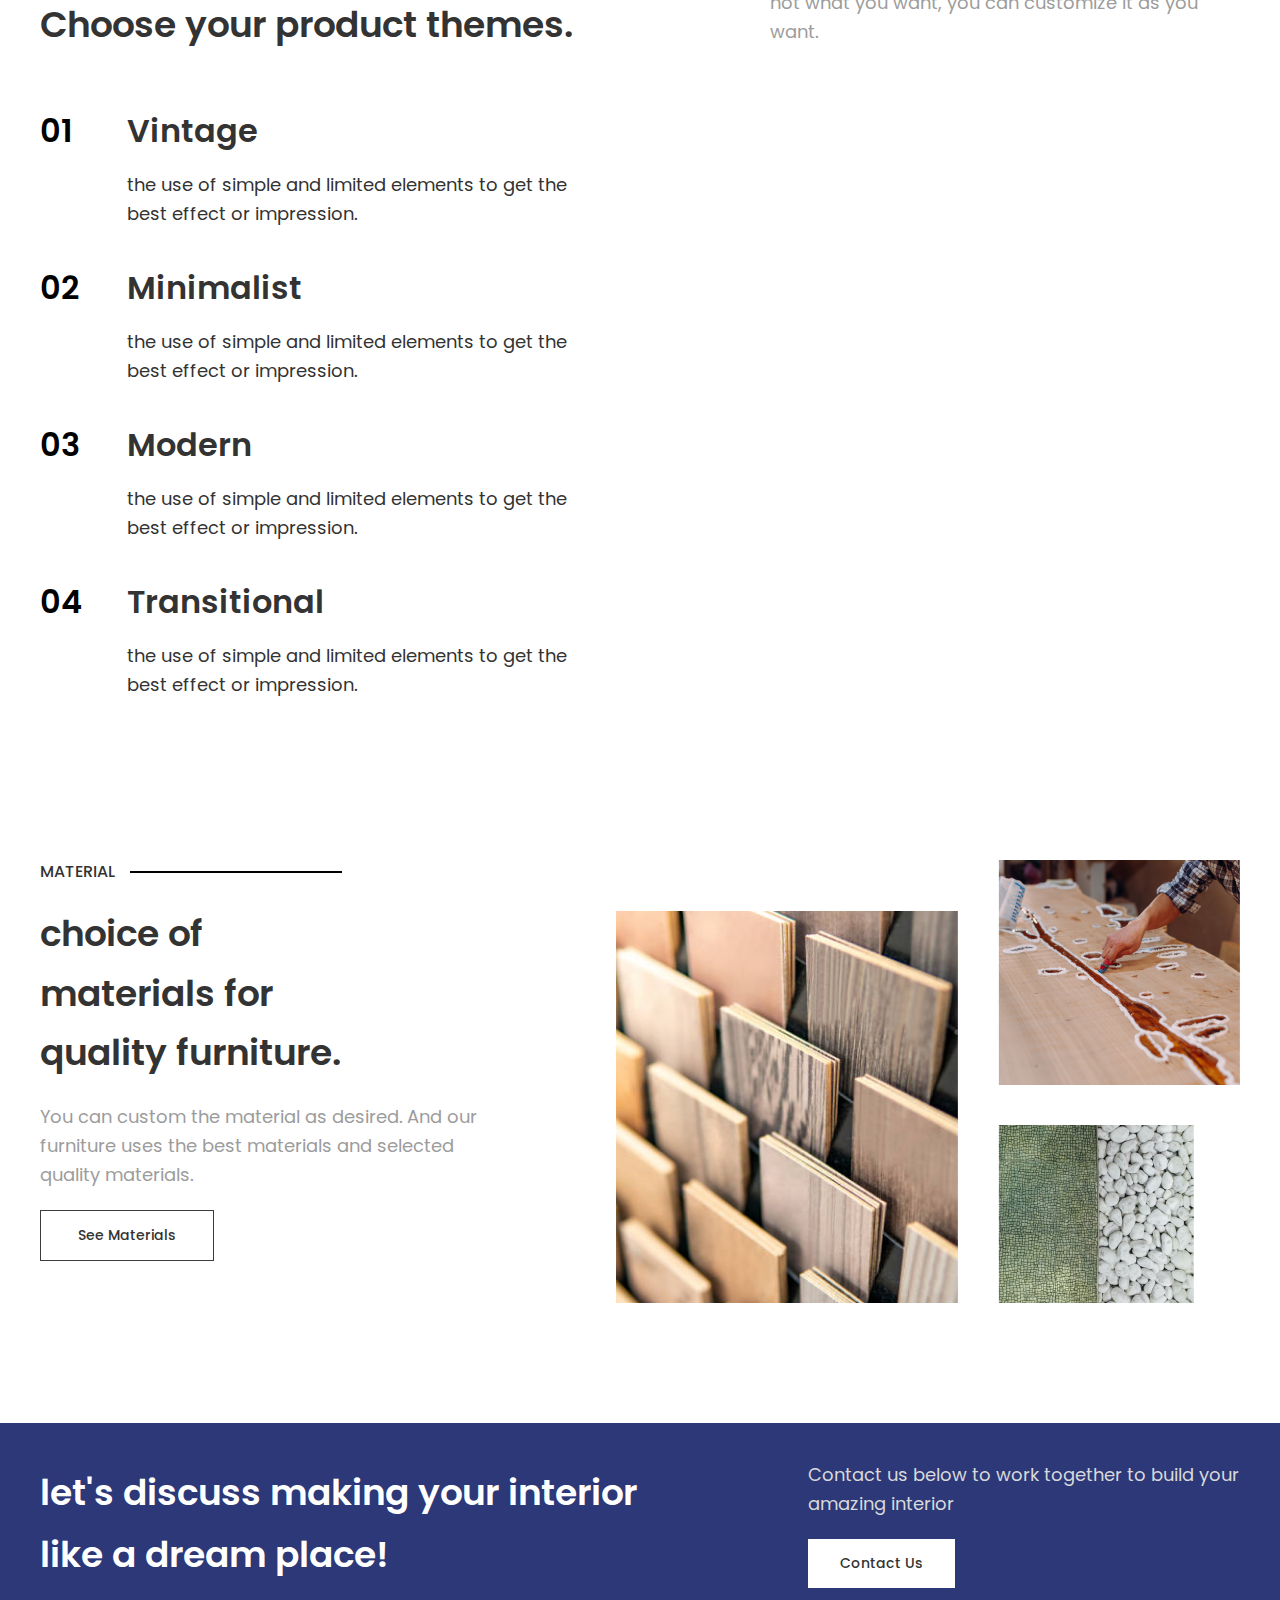
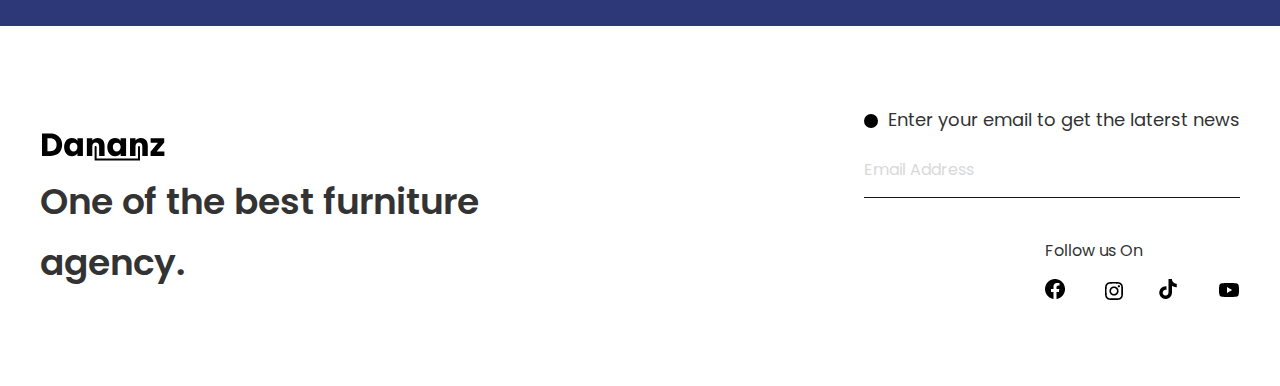
==== commit 95062f57: "Add files via upload" ====
--- a/dananz/index.html
+++ b/dananz/index.html
@@ -55,7 +55,7 @@
 					</div>
 					<div class="block-design__bottom">
 						<div class="block-design__foto">
-							<img src="/img/header-room.png" alt="foto">
+							<img src="img/header-room.png" alt="foto">
 						</div>
 						<div class="block-design__statistics statistics-block">
 						<div class="statistics-block__common">
@@ -88,12 +88,12 @@
 					<div class="furniture-agency__example example-agency">
 						<div class="example-agency__foto">
 							<a href="#" class="example-agency__link">
-								<img src="/img/second-room.png" alt="foto">
+								<img src="img/second-room.png" alt="foto">
 							</a>
 							
 							<div class="example-agency__ceo ceo-agency">
 								<div class="ceo-agency__foto">
-									<img src="/img/arga.png" alt="foto">
+									<img src="img/arga.png" alt="foto">
 								</div>
 								<div class="ceo-agency__about">
 									<p class="ceo-agency__name">Arga Danaan</p>
@@ -137,7 +137,7 @@
 					</div>
 
 					<div class="attractive-furniture__below">
-						<img src="/img/red-sofa.png" alt="sofa">
+						<img src="img/red-sofa.png" alt="sofa">
 					</div>
 
 
@@ -188,14 +188,14 @@
 
 					<div class="choise-material__fotos fotos-materials">
 						<div class="fotos-materials__left">
-							<img src="/img/cards_1.png" alt="foto">
+							<img src="img/cards_1.png" alt="foto">
 						</div>
 						<div class="fotos-materials__right right-materials">
 							<div class="right-materials__above">
-								<img src="/img/cards_2.png" alt="foto">
+								<img src="img/cards_2.png" alt="foto">
 							</div>
 							<div class="right-materials__below">
-								<img src="/img/cards_3.png" alt="foto">
+								<img src="img/cards_3.png" alt="foto">
 							</div>
 						</div>
 
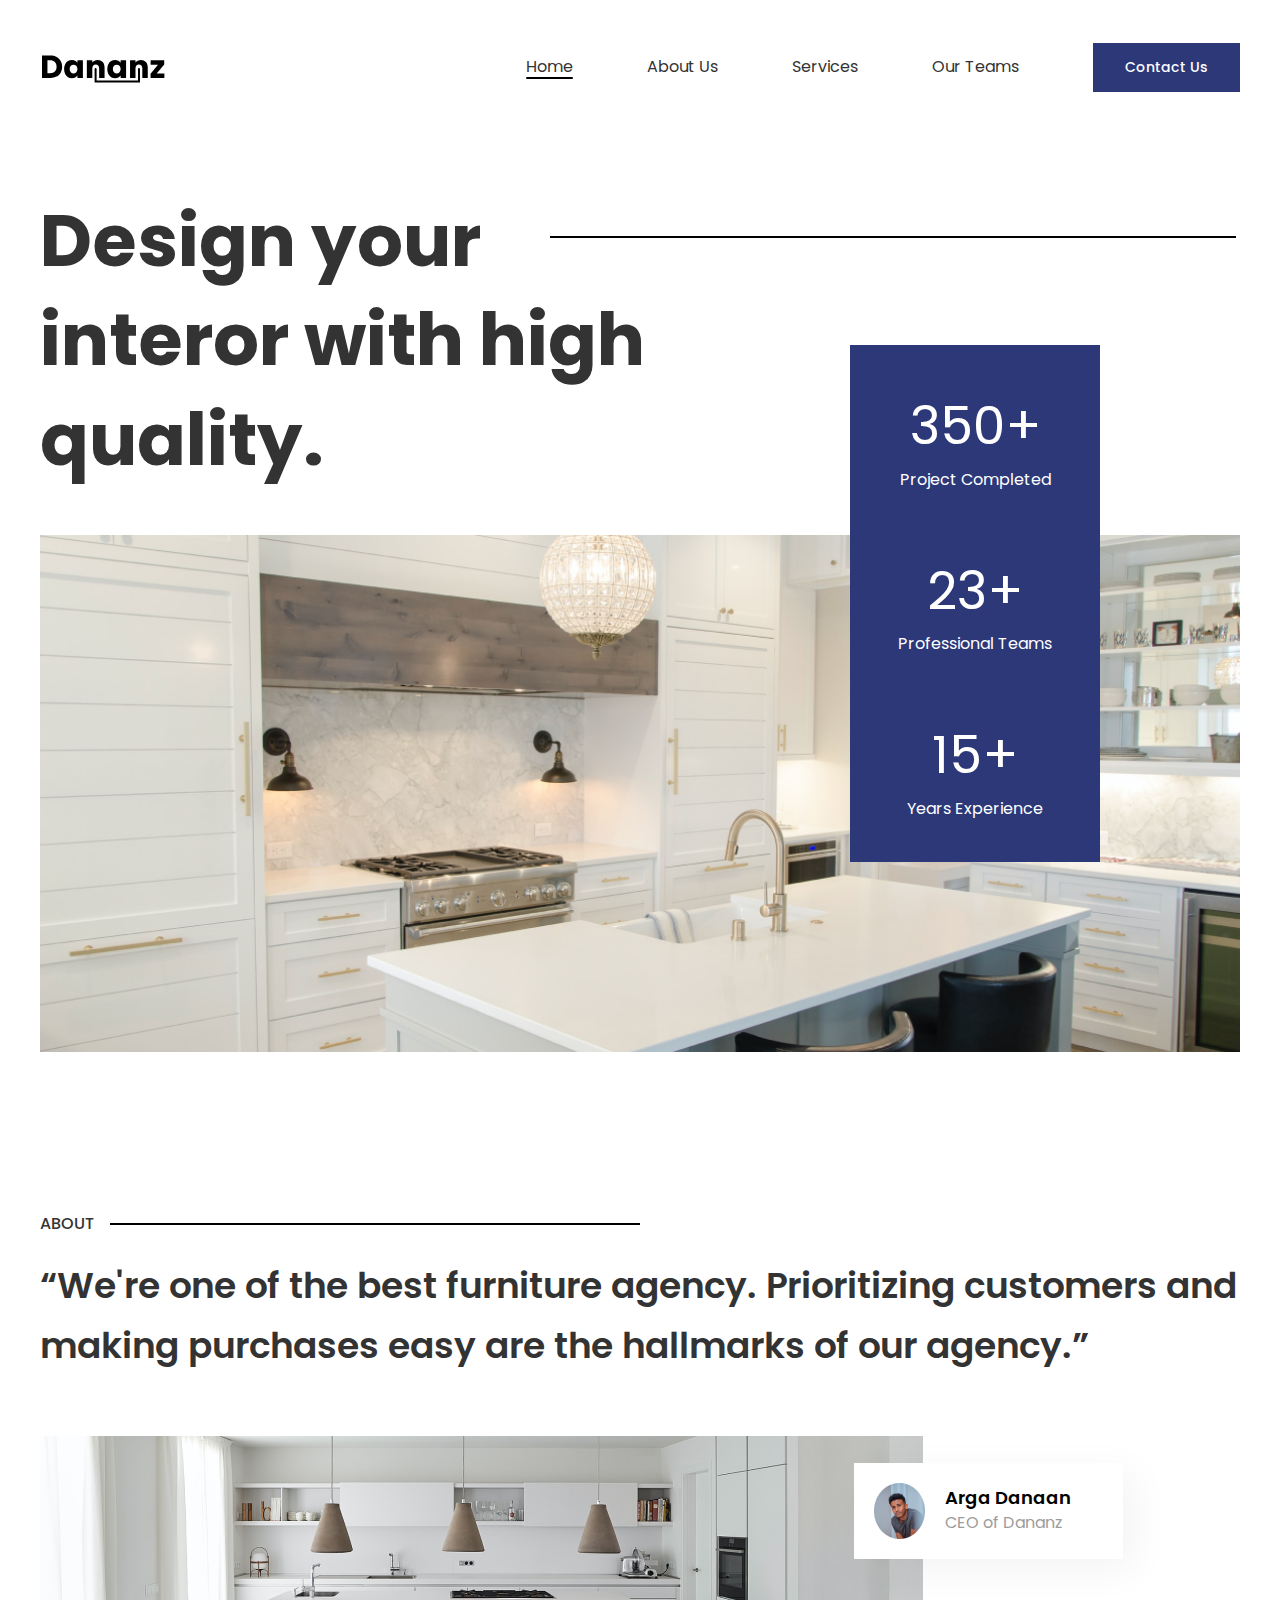
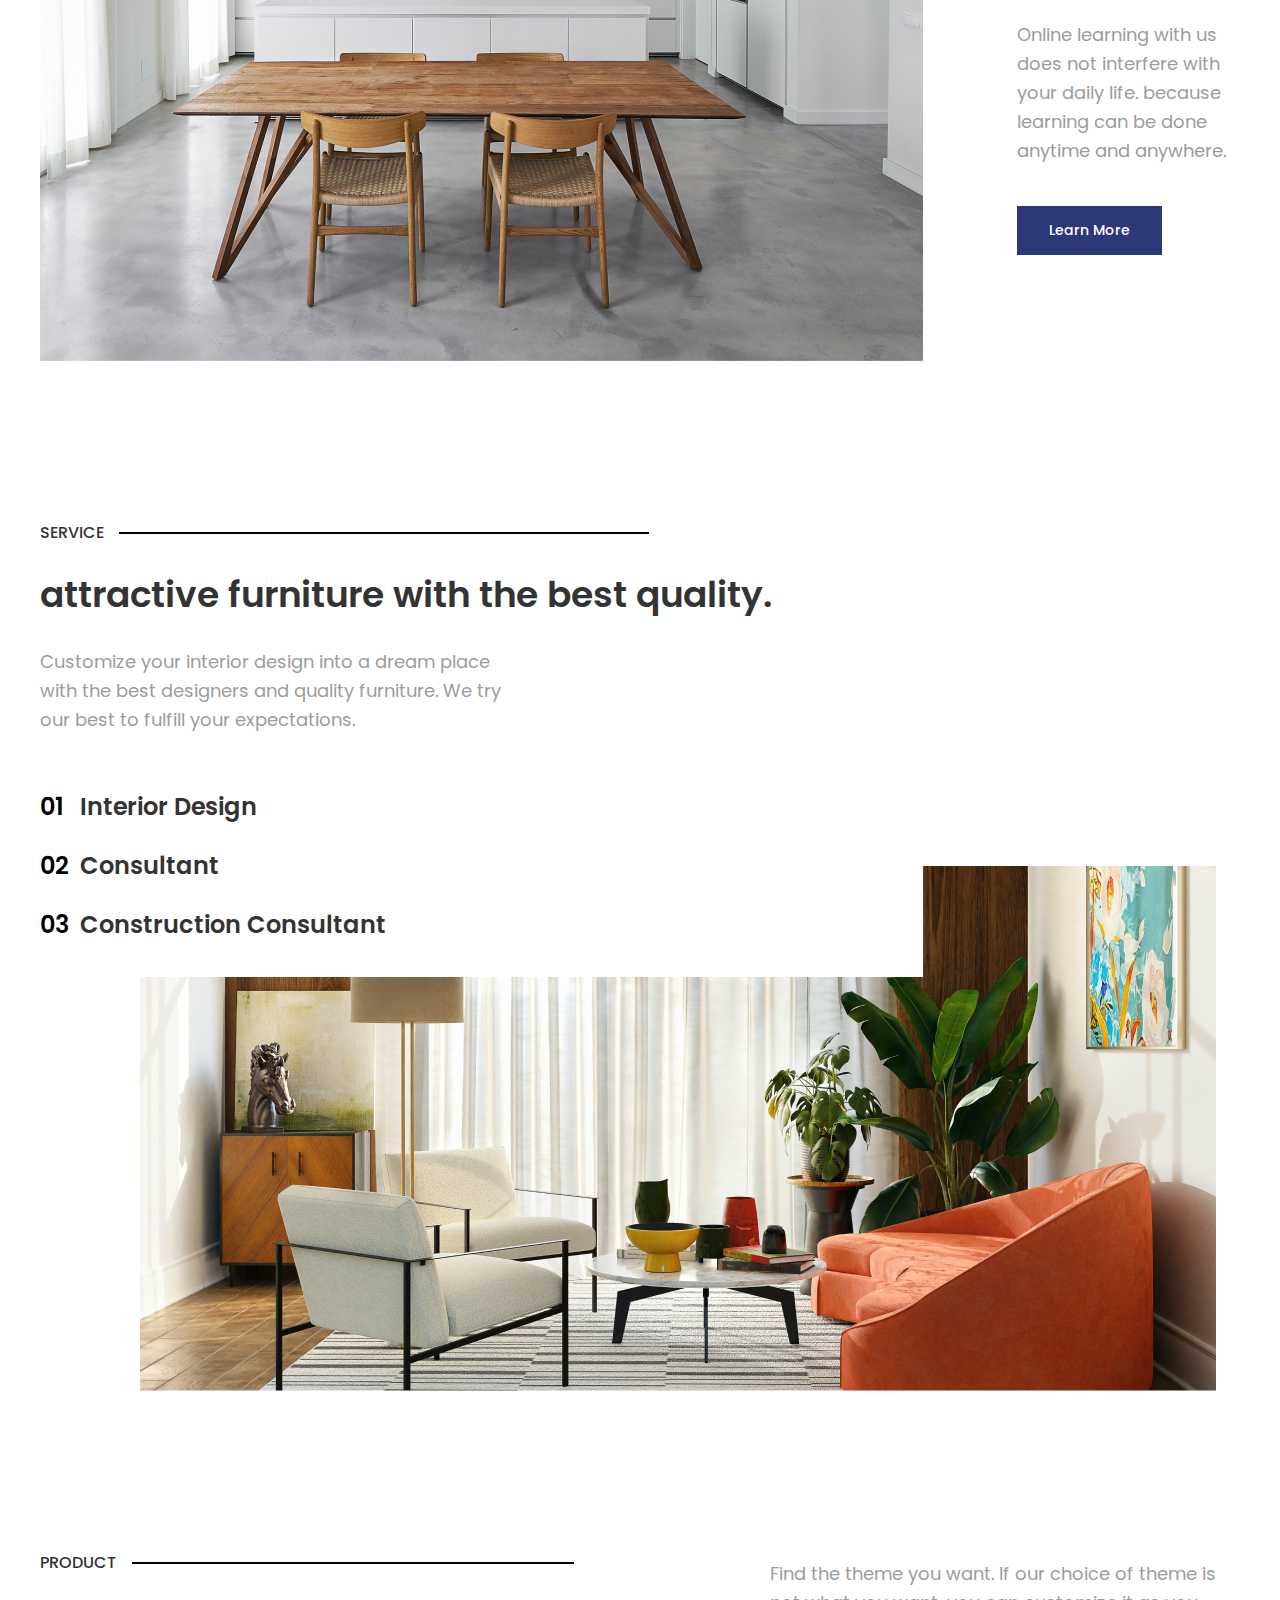
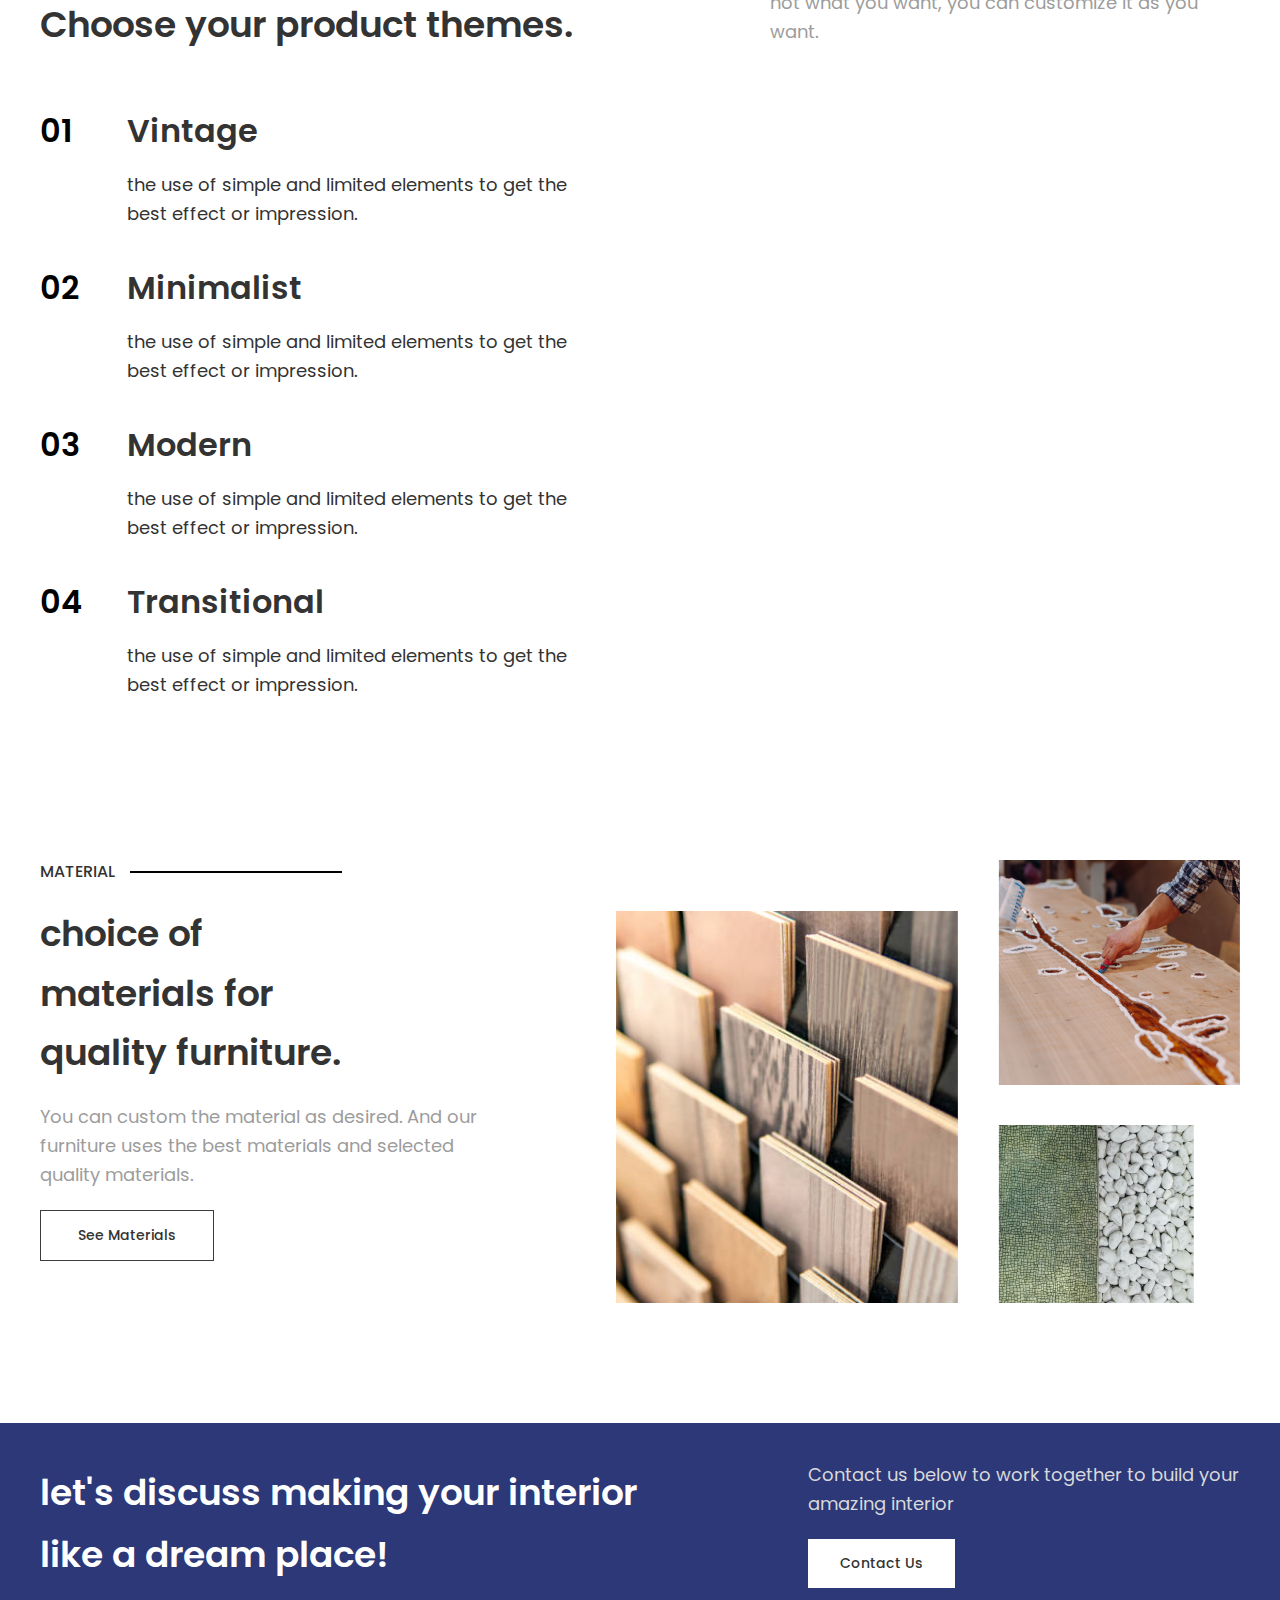
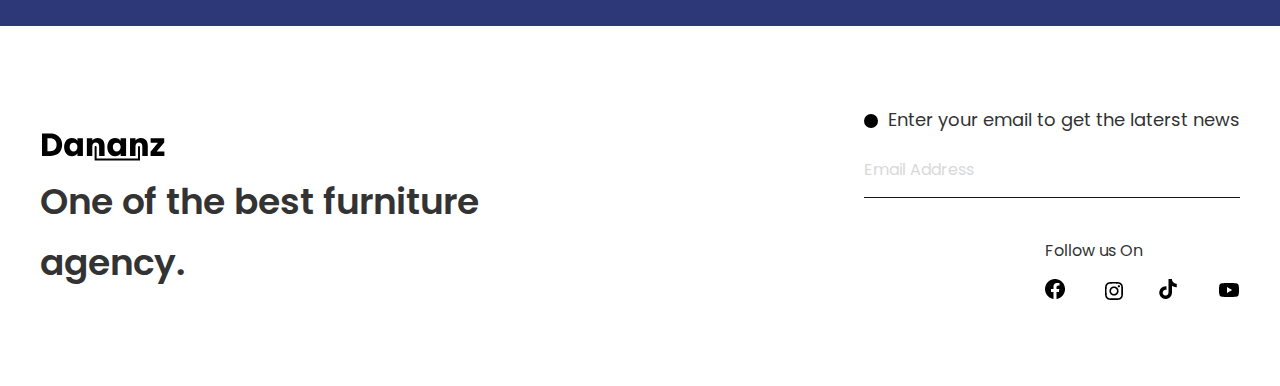
==== commit 1a6ae485: "Update index.html" ====
--- a/dananz/index.html
+++ b/dananz/index.html
@@ -13,7 +13,7 @@
 			<header class="header">
 				<div class="header__container">
 					<div class="header__logo">
-						<img src="/img/title.svg" alt="logo">
+						<img src="img/title.svg" alt="logo">
 					</div>
 					<div class="header__nav-search nav-search">
 						<div class="nav-search__body">
